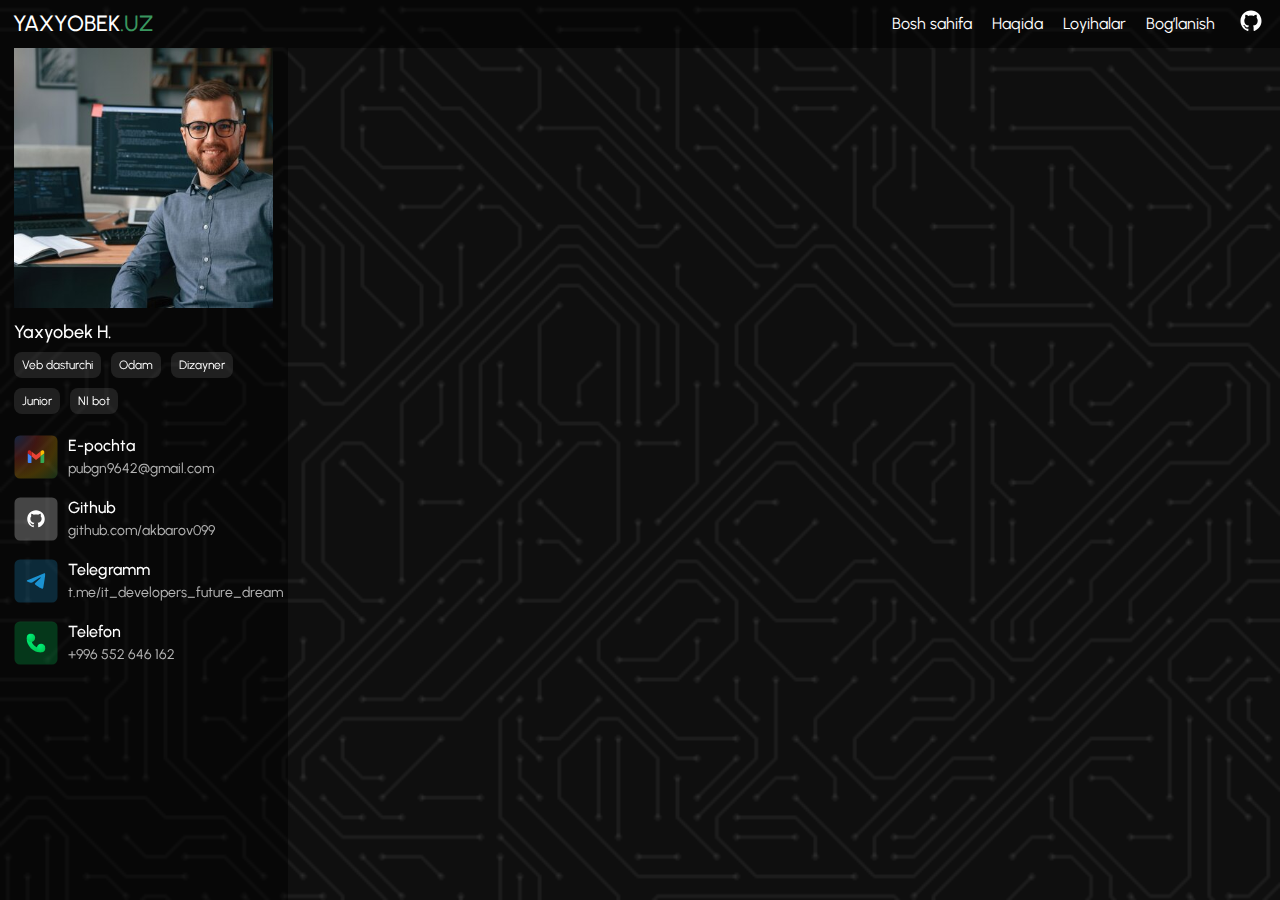
==== index.html @ 5105185a "header and site-bar" ====
<!DOCTYPE html>
<html lang="en">
  <head>
    <meta charset="UTF-8" />
    <meta name="viewport" content="width=device-width, initial-scale=1.0" />
    <title>PortfolioDream</title>
    <!-- link css -->
    <link rel="stylesheet" href="./assets/css/main.css" />
  </head>
  <body>
    <!-- header start -->
    <header>
      <div class="header__wrapper">
        <a href="#">
          <h1>YAXYOBEK<span>.UZ</span></h1></a
        >

        <nav>
          <ul>
            <a href="#"><li>Bosh sahifa</li></a>
            <a href="./pages/about.html"><li>Haqida</li></a>
            <a href="./pages/projects.html"><li>Loyihalar</li> </a>
            <a href="./pages/contact.html"><li>Bog’lanish</li></a>
            <a href="https://github.com/akbarov099/PortfolioDream">
              <li>
                <img
                  src="./assets/images/svg/github.svg"
                  alt="github icon"
                /></li
            ></a>
          </ul>
        </nav>
      </div>
    </header>
<!-- header end -->
 <!-- main start -->
    <main>
      <!-- info start -->
      <div class="info">
        <div class="info_left_right">
          <div class="info_left">
            <img src="./assets/images/png/info_left.png" alt="" />
            <h2 class="info_left_text">Yaxyobek H.</h2>
            <ul class="info_left_box_wrapper">
            <a href="./pages/about.html"><li class="info_left_box">Veb dasturchi</li></a>
            <a href="./pages/about.html">  <li class="info_left_box">Odam</li></a>
            <a href="./pages/about.html">  <li class="info_left_box">Dizayner</li></a>
            <a href="./pages/about.html">  <li class="info_left_box">Junior</li></a>
            <a href="./pages/about.html">  <li class="info_left_box">NI bot</li></a>
            </ul>
            <ul class="info_left_list">
              <a href="https://mail.google.com/mail/u/0/#inbox"
                ><li class="info_left_li">
                  <img src="./assets/images/svg/gmail.svg" alt="" />
                  <div class="info_left_text_wrapper">
                    <h2 class="info_left_li_text">E-pochta</h2>
                    <p class="info_left_li_suptitle">pubgn9642@gmail.com</p>
                  </div>
                </li>
              </a>
              <a href="https://github.com/akbarov099/PortfolioDream">
                <li class="info_left_li">
                  <img src="./assets/images/svg/gitcat.svg" alt="" />
                  <div class="info_left_text_wrapper">
                    <h2 class="info_left_li_text">Github</h2>
                    <p class="info_left_li_suptitle">github.com/akbarov099</p>
                  </div>
                </li>
              </a>
              <a href="t.me/it_developers_future_dream"
                ><li class="info_left_li">
                  <img src="./assets/images/svg/telega.svg" alt="" />
                  <div class="info_left_text_wrapper">
                    <h2 class="info_left_li_text">Telegramm</h2>
                    <p class="info_left_li_suptitle">
                      t.me/it_developers_future_dream
                    </p>
                  </div>
                </li>
              </a>
              <a href="https://web.whatsapp.com/">
                <li class="info_left_li">
                  <img src="./assets/images/svg/telefon.svg" alt="" />
                  <div class="info_left_text_wrapper">
                    <h2 class="info_left_li_text">Telefon</h2>
                    <p class="info_left_li_suptitle">+996 552 646 162</p>
                  </div>
                </li>
              </a>
            </ul>
          </div>
        </div>
      </div>
      <!-- info end -->
    </main>
    <!-- main end -->
  </body>
</html>
---- assets/css/main.css ----
@import url("https://fonts.googleapis.com/css2?family=Arima:wght@100..700&family=Open+Sans:ital,wght@0,300..800;1,300..800&family=Poppins:ital,wght@0,100;0,200;0,300;0,400;0,500;0,600;0,700;0,800;0,900;1,100;1,200;1,300;1,400;1,500;1,600;1,700;1,800;1,900&family=Urbanist:ital,wght@0,100..900;1,100..900&display=swap");
@import url("https://fonts.googleapis.com/css2?family=Arima:wght@100..700&family=Open+Sans:ital,wght@0,300..800;1,300..800&family=Poppins:ital,wght@0,100;0,200;0,300;0,400;0,500;0,600;0,700;0,800;0,900;1,100;1,200;1,300;1,400;1,500;1,600;1,700;1,800;1,900&family=Urbanist:ital,wght@0,100..900;1,100..900&display=swap");
* {
  margin: 0;
  padding: 0;
  box-sizing: border-box;
}

.container {
  max-width: 912px;
  width: 100%;
  margin: 0 auto;
}

h1,
h2,
h3,
h4,
h5,
h6 {
  margin: 0;
  padding: 0;
}

p {
  margin: 0;
  padding: 0;
}

button {
  cursor: pointer;
  border: none;
  margin: 0;
  padding: 0;
}

li {
  list-style: none;
  margin: 0;
  padding: 0;
}

a {
  cursor: pointer;
  text-decoration: none;
  margin: 0;
  padding: 0;
}

body {
  width: 100%;
  height: 100vh;
  background: url(../images/png/bodybg.png) no-repeat center;
  background-size: cover;
}

header {
  width: 100%;
  height: 48px;
  background: rgba(0, 0, 0, 0.493);
  display: flex;
  align-items: center;
}
header .header__wrapper {
  max-width: 98%;
  width: 100%;
  margin: 0 auto;
  display: flex;
  align-items: center;
  justify-content: space-between;
}
header .header__wrapper h1 {
  color: #fff;
  font-family: "Urbanist", serif;
  font-size: 22px;
  font-weight: 500;
  line-height: 28px;
  text-align: center;
  cursor: pointer;
}
header .header__wrapper h1 span {
  color: rgb(57, 150, 95);
}
header .header__wrapper ul {
  display: flex;
  align-items: center;
  gap: 20px;
}
header .header__wrapper ul li {
  color: #fff;
  font-family: "Urbanist", serif;
  font-size: 16px;
  font-weight: 400;
  line-height: 21.79px;
  text-align: center;
  cursor: pointer;
}

.info .info_left_right .info_left {
  width: 288px;
  height: 100vh;
  position: fixed;
  top: 48px;
  left: 0px;
  background: rgba(0, 0, 0, 0.493);
  padding-left: 14px;
}
.info .info_left_right .info_left .info_left_text {
  padding-top: 8px;
  color: #fff;
  font-family: "Urbanist", serif;
  font-size: 18px;
  font-weight: 500;
  line-height: 24px;
}
.info .info_left_right .info_left .info_left_box_wrapper {
  width: 259px;
  height: 62px;
  display: flex;
  flex-wrap: wrap;
  align-items: center;
  gap: 10px;
  padding-top: 8px;
}
.info .info_left_right .info_left .info_left_box_wrapper .info_left_box {
  background: rgba(29, 29, 29, 0.885);
  cursor: pointer;
  padding: 6px 8px 6px 8px;
  font-size: 12px;
  font-weight: 400;
  line-height: 14px;
  color: #fff;
  font-family: "Urbanist", serif;
  border-radius: 8px;
  background: rgba(255, 255, 255, 0.1);
}
.info .info_left_right .info_left_list {
  padding-top: 28px;
  display: flex;
  flex-direction: column;
  gap: 17px;
}
.info .info_left_right .info_left_list .info_left_li {
  display: flex;
  align-items: center;
  gap: 10px;
}
.info .info_left_right .info_left_list .info_left_li .info_left_text_wrapper .info_left_li_text {
  color: #fff;
  font-family: "Urbanist", serif;
  font-size: 16px;
  font-weight: 500;
  line-height: 24px;
}
.info .info_left_right .info_left_list .info_left_li .info_left_text_wrapper .info_left_li_suptitle {
  color: rgba(255, 255, 255, 0.7);
  font-family: "Urbanist", serif;
  font-size: 14px;
  font-weight: 400;
  line-height: 21px;
}/*# sourceMappingURL=main.css.map */
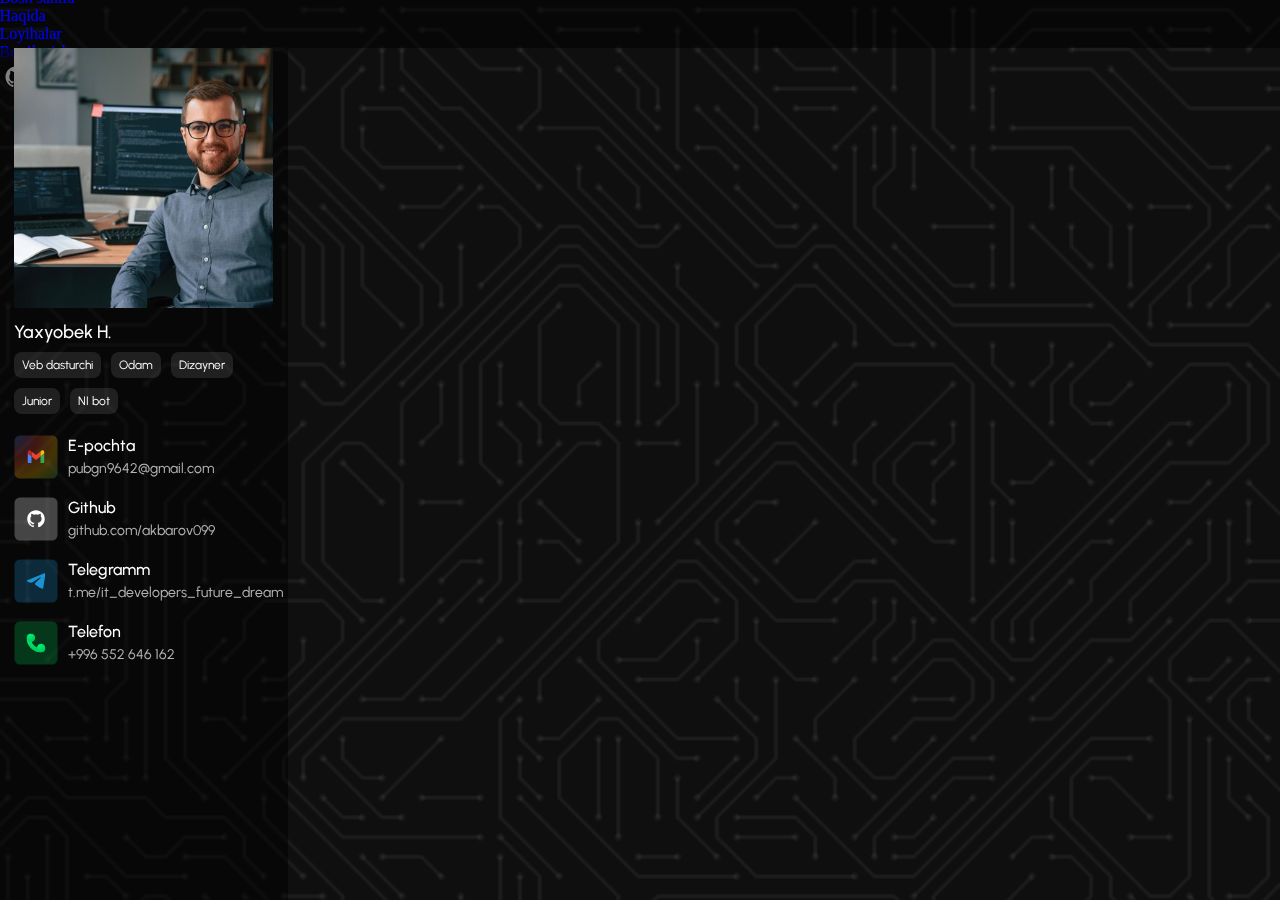
==== commit 21f7c9e3: "Header and Site-bar" ====
--- a/index.html
+++ b/index.html
@@ -8,9 +8,9 @@
     <link rel="stylesheet" href="./assets/css/main.css" />
   </head>
   <body>
-    <!-- header start -->
+    <!-- header hero start -->
     <header>
-      <div class="header__wrapper">
+      <div class="header_wrapper">
         <a href="#">
           <h1>YAXYOBEK<span>.UZ</span></h1></a
         >
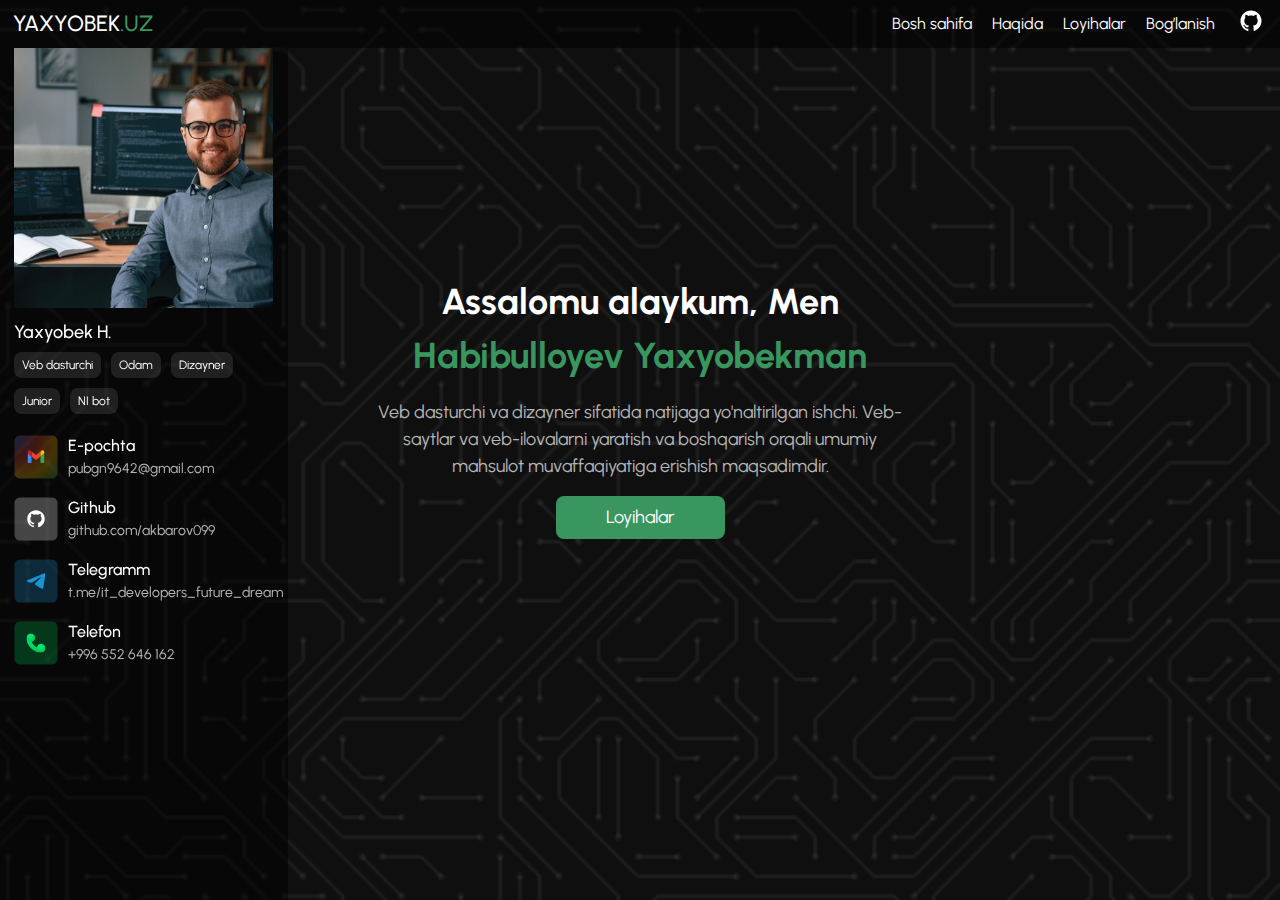
==== commit fc1faf65: "first commit" ====
--- a/index.html
+++ b/index.html
@@ -89,7 +89,26 @@
               </a>
             </ul>
           </div>
+        
+        <div class="info_right">
+          <div class="container">
+            <div class="info_right_wrapper">
+              <h2 class="info_right_title">
+                Assalomu alaykum, Men <span>Habibulloyev Yaxyobekman</span>
+              </h2>
+              <p class="info_right_suptitle">
+                Veb dasturchi va dizayner sifatida natijaga yo'naltirilgan
+                ishchi. Veb-saytlar va veb-ilovalarni yaratish va boshqarish
+                orqali umumiy mahsulot muvaffaqiyatiga erishish maqsadimdir.
+              </p>
+              <a href="./pages/projects.html"
+                ><button class="info_right_btn">Loyihalar</button></a
+              >
+            </div>
+          </div>
         </div>
+      </div>
+      </div>
       </div>
       <!-- info end -->
     </main>
--- a/assets/css/main.css
+++ b/assets/css/main.css
@@ -61,7 +61,7 @@
   display: flex;
   align-items: center;
 }
-header .header__wrapper {
+header .header_wrapper {
   max-width: 98%;
   width: 100%;
   margin: 0 auto;
@@ -69,7 +69,7 @@
   align-items: center;
   justify-content: space-between;
 }
-header .header__wrapper h1 {
+header .header_wrapper h1 {
   color: #fff;
   font-family: "Urbanist", serif;
   font-size: 22px;
@@ -78,15 +78,15 @@
   text-align: center;
   cursor: pointer;
 }
-header .header__wrapper h1 span {
+header .header_wrapper h1 span {
   color: rgb(57, 150, 95);
 }
-header .header__wrapper ul {
+header .header_wrapper ul {
   display: flex;
   align-items: center;
   gap: 20px;
 }
-header .header__wrapper ul li {
+header .header_wrapper ul li {
   color: #fff;
   font-family: "Urbanist", serif;
   font-size: 16px;
@@ -134,28 +134,77 @@
   border-radius: 8px;
   background: rgba(255, 255, 255, 0.1);
 }
-.info .info_left_right .info_left_list {
+.info .info_left_right .info_left .info_left_list {
   padding-top: 28px;
   display: flex;
   flex-direction: column;
   gap: 17px;
 }
-.info .info_left_right .info_left_list .info_left_li {
+.info .info_left_right .info_left .info_left_list .info_left_li {
   display: flex;
   align-items: center;
   gap: 10px;
 }
-.info .info_left_right .info_left_list .info_left_li .info_left_text_wrapper .info_left_li_text {
+.info .info_left_right .info_left .info_left_list .info_left_li .info_left_text_wrapper .info_left_li_text {
   color: #fff;
   font-family: "Urbanist", serif;
   font-size: 16px;
   font-weight: 500;
   line-height: 24px;
 }
-.info .info_left_right .info_left_list .info_left_li .info_left_text_wrapper .info_left_li_suptitle {
+.info .info_left_right .info_left .info_left_list .info_left_li .info_left_text_wrapper .info_left_li_suptitle {
   color: rgba(255, 255, 255, 0.7);
   font-family: "Urbanist", serif;
   font-size: 14px;
   font-weight: 400;
   line-height: 21px;
+}
+.info .info_left_right .info_right {
+  display: flex;
+  align-items: center;
+  justify-content: center;
+  margin: 0 auto;
+  padding-top: 227px;
+}
+.info .info_left_right .info_right .info_right_wrapper {
+  display: flex;
+  flex-direction: column;
+  justify-content: center;
+  align-items: center;
+  gap: 16px;
+}
+.info .info_left_right .info_right .info_right_wrapper .info_right_title {
+  color: #fff;
+  font-family: "Urbanist", serif;
+  font-size: 36px;
+  font-weight: 700;
+  line-height: 54px;
+  width: 600px;
+  text-align: center;
+}
+.info .info_left_right .info_right .info_right_wrapper .info_right_title span {
+  color: rgb(57, 150, 95);
+}
+.info .info_left_right .info_right .info_right_wrapper .info_right_suptitle {
+  color: rgba(255, 255, 255, 0.7);
+  font-family: "Urbanist", serif;
+  font-size: 18px;
+  font-weight: 400;
+  line-height: 27px;
+  width: 540px;
+  text-align: center;
+}
+.info .info_left_right .info_right .info_right_wrapper .info_right_btn {
+  font-size: 18px;
+  font-weight: 400;
+  line-height: 27px;
+  color: #fff;
+  font-family: "Urbanist", serif;
+  width: 169px;
+  height: 43px;
+  border-radius: 8px;
+  background: rgb(57, 150, 95);
+  display: flex;
+  justify-content: center;
+  align-items: center;
 }/*# sourceMappingURL=main.css.map */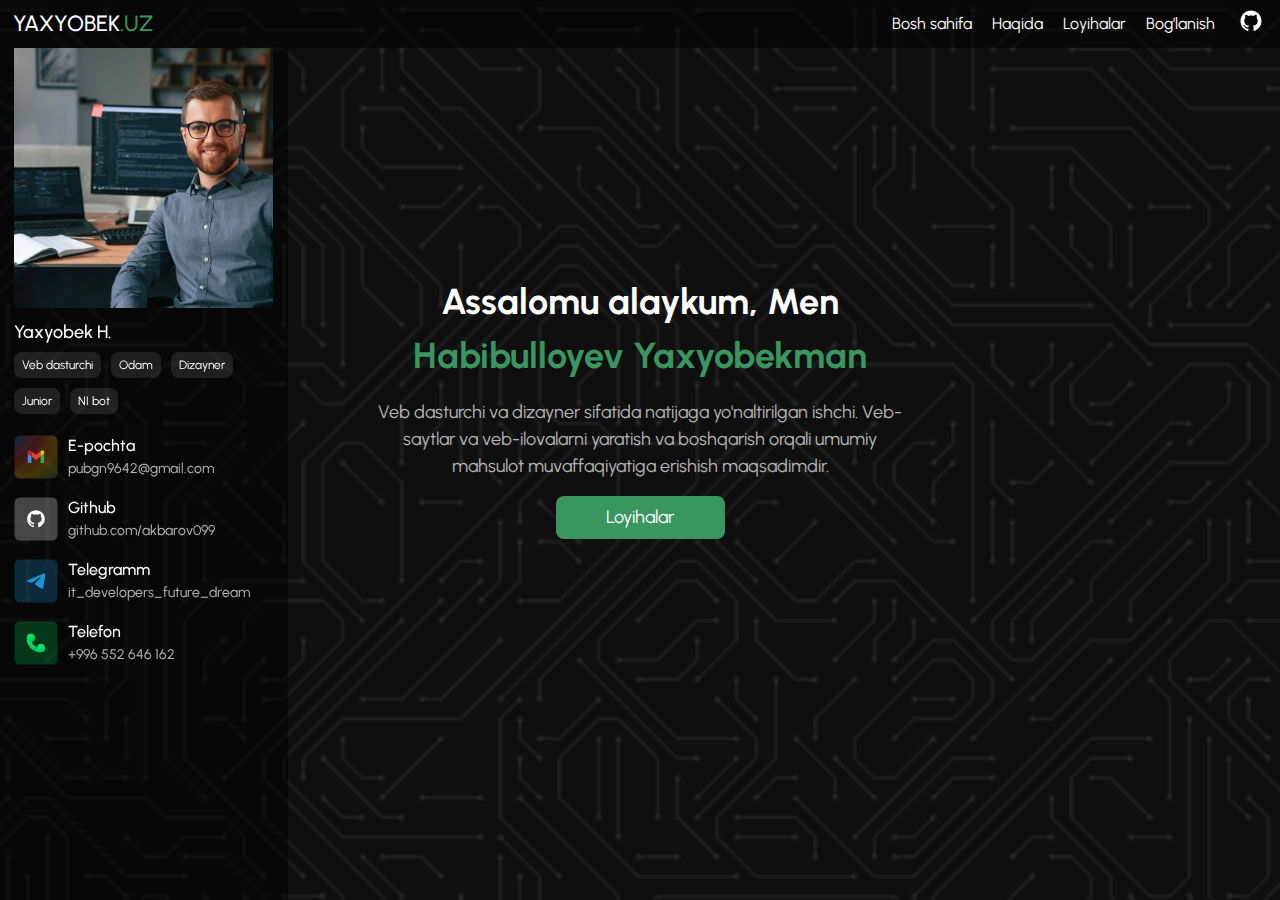
==== commit efddb579: "bug fixed" ====
--- a/index.html
+++ b/index.html
@@ -32,8 +32,8 @@
         </nav>
       </div>
     </header>
-<!-- header end -->
- <!-- main start -->
+    <!-- header end -->
+    <!-- main start -->
     <main>
       <!-- info start -->
       <div class="info">
@@ -42,11 +42,21 @@
             <img src="./assets/images/png/info_left.png" alt="" />
             <h2 class="info_left_text">Yaxyobek H.</h2>
             <ul class="info_left_box_wrapper">
-            <a href="./pages/about.html"><li class="info_left_box">Veb dasturchi</li></a>
-            <a href="./pages/about.html">  <li class="info_left_box">Odam</li></a>
-            <a href="./pages/about.html">  <li class="info_left_box">Dizayner</li></a>
-            <a href="./pages/about.html">  <li class="info_left_box">Junior</li></a>
-            <a href="./pages/about.html">  <li class="info_left_box">NI bot</li></a>
+              <a href="./pages/about.html"
+                ><li class="info_left_box">Veb dasturchi</li></a
+              >
+              <a href="./pages/about.html">
+                <li class="info_left_box">Odam</li></a
+              >
+              <a href="./pages/about.html">
+                <li class="info_left_box">Dizayner</li></a
+              >
+              <a href="./pages/about.html">
+                <li class="info_left_box">Junior</li></a
+              >
+              <a href="./pages/about.html">
+                <li class="info_left_box">NI bot</li></a
+              >
             </ul>
             <ul class="info_left_list">
               <a href="https://mail.google.com/mail/u/0/#inbox"
@@ -67,13 +77,13 @@
                   </div>
                 </li>
               </a>
-              <a href="t.me/it_developers_future_dream"
+              <a href="it_developers_future_dream"
                 ><li class="info_left_li">
                   <img src="./assets/images/svg/telega.svg" alt="" />
                   <div class="info_left_text_wrapper">
                     <h2 class="info_left_li_text">Telegramm</h2>
                     <p class="info_left_li_suptitle">
-                      t.me/it_developers_future_dream
+                      it_developers_future_dream
                     </p>
                   </div>
                 </li>
@@ -89,26 +99,25 @@
               </a>
             </ul>
           </div>
-        
-        <div class="info_right">
-          <div class="container">
-            <div class="info_right_wrapper">
-              <h2 class="info_right_title">
-                Assalomu alaykum, Men <span>Habibulloyev Yaxyobekman</span>
-              </h2>
-              <p class="info_right_suptitle">
-                Veb dasturchi va dizayner sifatida natijaga yo'naltirilgan
-                ishchi. Veb-saytlar va veb-ilovalarni yaratish va boshqarish
-                orqali umumiy mahsulot muvaffaqiyatiga erishish maqsadimdir.
-              </p>
-              <a href="./pages/projects.html"
-                ><button class="info_right_btn">Loyihalar</button></a
-              >
+
+          <div class="info_right">
+            <div class="container">
+              <div class="info_right_wrapper">
+                <h2 class="info_right_title">
+                  Assalomu alaykum, Men <span>Habibulloyev Yaxyobekman</span>
+                </h2>
+                <p class="info_right_suptitle">
+                  Veb dasturchi va dizayner sifatida natijaga yo'naltirilgan
+                  ishchi. Veb-saytlar va veb-ilovalarni yaratish va boshqarish
+                  orqali umumiy mahsulot muvaffaqiyatiga erishish maqsadimdir.
+                </p>
+                <a href="./pages/projects.html"
+                  ><button class="info_right_btn">Loyihalar</button></a
+                >
+              </div>
             </div>
           </div>
         </div>
-      </div>
-      </div>
       </div>
       <!-- info end -->
     </main>
--- a/assets/css/main.css
+++ b/assets/css/main.css
@@ -49,7 +49,7 @@
 
 body {
   width: 100%;
-  height: 100vh;
+  height: 100svh;
   background: url(../images/png/bodybg.png) no-repeat center;
   background-size: cover;
 }
@@ -104,6 +104,7 @@
   left: 0px;
   background: rgba(0, 0, 0, 0.493);
   padding-left: 14px;
+  overflow-y: scroll;
 }
 .info .info_left_right .info_left .info_left_text {
   padding-top: 8px;
@@ -159,12 +160,8 @@
   font-weight: 400;
   line-height: 21px;
 }
-.info .info_left_right .info_right {
-  display: flex;
-  align-items: center;
-  justify-content: center;
-  margin: 0 auto;
-  padding-top: 227px;
+.info .info_left_right .info_left::-webkit-scrollbar {
+  display: none;
 }
 .info .info_left_right .info_right .info_right_wrapper {
   display: flex;
@@ -172,6 +169,7 @@
   justify-content: center;
   align-items: center;
   gap: 16px;
+  padding: 227px 0px;
 }
 .info .info_left_right .info_right .info_right_wrapper .info_right_title {
   color: #fff;
@@ -207,4 +205,163 @@
   display: flex;
   justify-content: center;
   align-items: center;
+}
+
+.phone {
+  padding-left: 20px;
+  display: flex;
+  flex-direction: column;
+  justify-content: center;
+  align-items: center;
+}
+.phone .phone_title {
+  color: #fff;
+  font-family: "Urbanist", serif;
+  font-size: 32px;
+  font-weight: 700;
+  line-height: 48px;
+  padding-top: 32px;
+}
+.phone .phone_hr {
+  width: 112px;
+  height: 8px;
+  border-radius: 10px;
+  background: rgb(57, 150, 95);
+  border: none;
+  margin-top: 8px;
+  margin-bottom: 24px;
+}
+.phone .phone_box_wrapper {
+  display: flex;
+  gap: 20px;
+}
+.phone .phone_box_wrapper .phone_box {
+  width: 290.67px;
+  height: 190px;
+  box-sizing: border-box;
+  border: 1px solid rgba(255, 255, 255, 0.25);
+  border-radius: 12px;
+  background: rgba(0, 0, 0, 0.493);
+  display: flex;
+  flex-direction: column;
+  justify-content: center;
+  align-items: center;
+}
+.phone .phone_box_wrapper .phone_box h4 {
+  color: rgba(255, 255, 255, 0.7);
+  font-family: "Urbanist", serif;
+  font-size: 20px;
+  font-weight: 600;
+  line-height: 30px;
+}
+.phone .phone_box_wrapper .phone_box p {
+  color: rgba(255, 255, 255, 0.7);
+  font-family: "Urbanist", serif;
+  font-size: 16px;
+  font-weight: 400;
+  line-height: 24px;
+}
+.phone .phone_inp_box {
+  width: 912px;
+  height: 420px;
+  box-sizing: border-box;
+  border: 1px solid rgba(255, 255, 255, 0.25);
+  border-radius: 12px;
+  background: rgba(0, 0, 0, 0.493);
+  padding: 20px;
+}
+.phone .phone_inp_box .phone_inp_wrappers {
+  display: flex;
+  gap: 20px;
+}
+.phone .phone_inp_box .phone_inp_wrappers .phone_inp_title {
+  color: #fff;
+  font-family: "Urbanist", serif;
+  font-size: 16px;
+  font-weight: 400;
+  line-height: 24px;
+}
+.phone .phone_inp_box .phone_inp_wrappers .phone_inp {
+  width: 420px;
+  height: 44px;
+  outline: none;
+  box-sizing: border-box;
+  border: 1px solid rgba(255, 255, 255, 0.25);
+  border-radius: 8px;
+  background: rgba(0, 0, 0, 0.493);
+  color: #fff;
+  padding-left: 15px;
+  margin-top: 8px;
+}
+.phone .phone_inp_box .phone_inp_wrappers .phone_inp1 {
+  width: 295px;
+  height: 44px;
+  outline: none;
+  box-sizing: border-box;
+  border: 1px solid rgba(255, 255, 255, 0.25);
+  border-radius: 8px 0px 0px 8px;
+  background: rgba(0, 0, 0, 0.493);
+  color: #fff;
+  padding-left: 15px;
+  margin-top: 8px;
+}
+.phone .phone_inp_box .phone_inp_wrappers .phone_input_box {
+  width: 137px;
+  height: 44px;
+  background: rgba(0, 0, 0, 0.493);
+  box-sizing: border-box;
+  border-bottom: 1px solid rgba(255, 255, 255, 0.25);
+  border-right: 1px solid rgba(255, 255, 255, 0.25);
+  border-top: 1px solid rgba(255, 255, 255, 0.25);
+  border-radius: 0px 6px 6px 0px;
+  display: flex;
+  justify-content: center;
+  align-items: center;
+  gap: 10px;
+  margin-top: 8px;
+  cursor: pointer;
+}
+.phone .phone_inp_box .phone_inp_wrappers .phone_input_box .phone_input_title {
+  color: #fff;
+  font-family: "Urbanist", serif;
+  font-size: 16px;
+  font-weight: 400;
+  line-height: 24px;
+}
+.phone .phone_inp_box_wrappers1 {
+  display: flex;
+}
+.phone .phone_inp_title {
+  color: #fff;
+  font-family: "Urbanist", serif;
+  font-size: 16px;
+  font-weight: 400;
+  line-height: 24px;
+  margin-top: 20px;
+}
+.phone .phone_title_inpute_math_teremok_vosmy_shestoy_i_igrovoy {
+  width: 872px;
+  height: 192px;
+  outline: none;
+  box-sizing: border-box;
+  border: 1px solid rgba(255, 255, 255, 0.25);
+  border-radius: 8px;
+  background: rgba(0, 0, 0, 0.493);
+  padding-bottom: 130px;
+  padding-left: 15px;
+  color: #fff;
+}
+.phone .phone_btn {
+  border-radius: 8px;
+  width: 158px;
+  height: 40px;
+  background: rgb(57, 150, 95);
+  color: #fff;
+  font-family: Poppins;
+  font-size: 16px;
+  font-weight: 400;
+  line-height: 24px;
+  border: none;
+  margin-top: 20px;
+  margin-bottom: 20px;
 }/*# sourceMappingURL=main.css.map */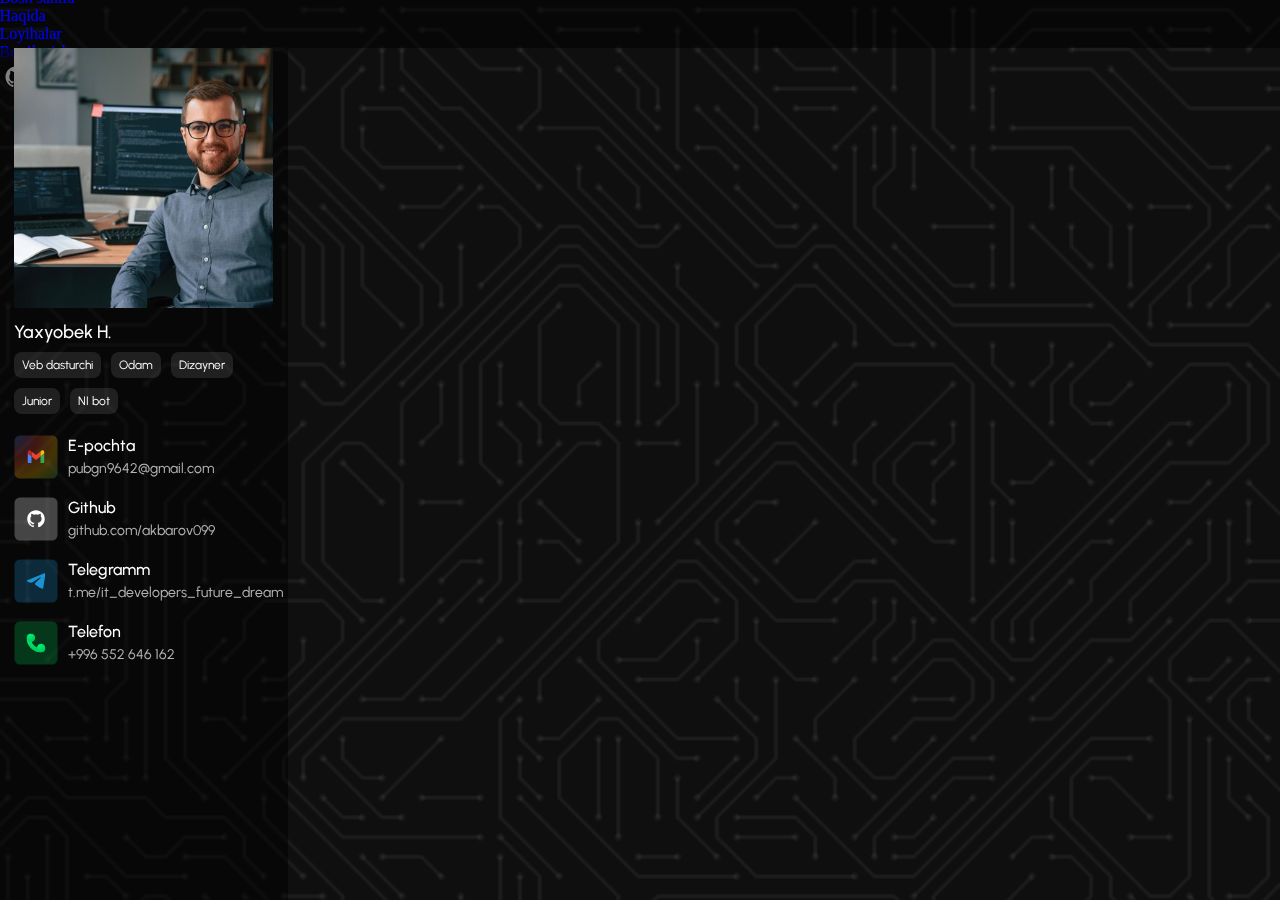
==== commit a87bb0dd: "project" ====
--- a/index.html
+++ b/index.html
@@ -1,126 +1,119 @@
 <!DOCTYPE html>
 <html lang="en">
-  <head>
-    <meta charset="UTF-8" />
-    <meta name="viewport" content="width=device-width, initial-scale=1.0" />
-    <title>PortfolioDream</title>
-    <!-- link css -->
-    <link rel="stylesheet" href="./assets/css/main.css" />
-  </head>
-  <body>
-    <!-- header hero start -->
-    <header>
-      <div class="header_wrapper">
-        <a href="#">
-          <h1>YAXYOBEK<span>.UZ</span></h1></a
-        >
 
-        <nav>
-          <ul>
-            <a href="#"><li>Bosh sahifa</li></a>
-            <a href="./pages/about.html"><li>Haqida</li></a>
-            <a href="./pages/projects.html"><li>Loyihalar</li> </a>
-            <a href="./pages/contact.html"><li>Bog’lanish</li></a>
+<head>
+  <meta charset="UTF-8" />
+  <meta name="viewport" content="width=device-width, initial-scale=1.0" />
+  <title>PortfolioDream</title>
+  <!-- link css -->
+  <link rel="stylesheet" href="./assets/css/main.css" />
+</head>
+
+<body>
+  <!-- header hero start -->
+  <header>
+    <div class="header__wrapper">
+      <a href="#">
+        <h1>YAXYOBEK<span>.UZ</span></h1>
+      </a>
+
+      <nav>
+        <ul>
+          <a href="#">
+            <li>Bosh sahifa</li>
+          </a>
+          <a href="./pages/about.html">
+            <li>Haqida</li>
+          </a>
+          <a href="./pages/projects.html">
+            <li>Loyihalar</li>
+          </a>
+          <a href="./pages/contact.html">
+            <li>Bog’lanish</li>
+          </a>
+          <a href="https://github.com/akbarov099/PortfolioDream">
+            <li>
+              <img src="./assets/images/svg/github.svg" alt="github icon" />
+            </li>
+          </a>
+        </ul>
+      </nav>
+    </div>
+  </header>
+  <!-- header end -->
+  <!-- main start -->
+  <main>
+    <!-- info start -->
+    <div class="info">
+      <div class="info_left_right">
+        <div class="info_left">
+          <img src="./assets/images/png/info_left.png" alt="" />
+          <h2 class="info_left_text">Yaxyobek H.</h2>
+          <ul class="info_left_box_wrapper">
+            <a href="./pages/about.html">
+              <li class="info_left_box">Veb dasturchi</li>
+            </a>
+            <a href="./pages/about.html">
+              <li class="info_left_box">Odam</li>
+            </a>
+            <a href="./pages/about.html">
+              <li class="info_left_box">Dizayner</li>
+            </a>
+            <a href="./pages/about.html">
+              <li class="info_left_box">Junior</li>
+            </a>
+            <a href="./pages/about.html">
+              <li class="info_left_box">NI bot</li>
+            </a>
+          </ul>
+          <ul class="info_left_list">
+            <a href="https://mail.google.com/mail/u/0/#inbox">
+              <li class="info_left_li">
+                <img src="./assets/images/svg/gmail.svg" alt="" />
+                <div class="info_left_text_wrapper">
+                  <h2 class="info_left_li_text">E-pochta</h2>
+                  <p class="info_left_li_suptitle">pubgn9642@gmail.com</p>
+                </div>
+              </li>
+            </a>
             <a href="https://github.com/akbarov099/PortfolioDream">
-              <li>
-                <img
-                  src="./assets/images/svg/github.svg"
-                  alt="github icon"
-                /></li
-            ></a>
+              <li class="info_left_li">
+                <img src="./assets/images/svg/gitcat.svg" alt="" />
+                <div class="info_left_text_wrapper">
+                  <h2 class="info_left_li_text">Github</h2>
+                  <p class="info_left_li_suptitle">github.com/akbarov099</p>
+                </div>
+              </li>
+            </a>
+            <a href="t.me/it_developers_future_dream">
+              <li class="info_left_li">
+                <img src="./assets/images/svg/telega.svg" alt="" />
+                <div class="info_left_text_wrapper">
+                  <h2 class="info_left_li_text">Telegramm</h2>
+                  <p class="info_left_li_suptitle">
+                    t.me/it_developers_future_dream
+                  </p>
+                </div>
+              </li>
+            </a>
+            <a href="https://web.whatsapp.com/">
+              <li class="info_left_li">
+                <img src="./assets/images/svg/telefon.svg" alt="" />
+                <div class="info_left_text_wrapper">
+                  <h2 class="info_left_li_text">Telefon</h2>
+                  <p class="info_left_li_suptitle">+996 552 646 162</p>
+                </div>
+              </li>
+            </a>
           </ul>
-        </nav>
-      </div>
-    </header>
-    <!-- header end -->
-    <!-- main start -->
-    <main>
-      <!-- info start -->
-      <div class="info">
-        <div class="info_left_right">
-          <div class="info_left">
-            <img src="./assets/images/png/info_left.png" alt="" />
-            <h2 class="info_left_text">Yaxyobek H.</h2>
-            <ul class="info_left_box_wrapper">
-              <a href="./pages/about.html"
-                ><li class="info_left_box">Veb dasturchi</li></a
-              >
-              <a href="./pages/about.html">
-                <li class="info_left_box">Odam</li></a
-              >
-              <a href="./pages/about.html">
-                <li class="info_left_box">Dizayner</li></a
-              >
-              <a href="./pages/about.html">
-                <li class="info_left_box">Junior</li></a
-              >
-              <a href="./pages/about.html">
-                <li class="info_left_box">NI bot</li></a
-              >
-            </ul>
-            <ul class="info_left_list">
-              <a href="https://mail.google.com/mail/u/0/#inbox"
-                ><li class="info_left_li">
-                  <img src="./assets/images/svg/gmail.svg" alt="" />
-                  <div class="info_left_text_wrapper">
-                    <h2 class="info_left_li_text">E-pochta</h2>
-                    <p class="info_left_li_suptitle">pubgn9642@gmail.com</p>
-                  </div>
-                </li>
-              </a>
-              <a href="https://github.com/akbarov099/PortfolioDream">
-                <li class="info_left_li">
-                  <img src="./assets/images/svg/gitcat.svg" alt="" />
-                  <div class="info_left_text_wrapper">
-                    <h2 class="info_left_li_text">Github</h2>
-                    <p class="info_left_li_suptitle">github.com/akbarov099</p>
-                  </div>
-                </li>
-              </a>
-              <a href="it_developers_future_dream"
-                ><li class="info_left_li">
-                  <img src="./assets/images/svg/telega.svg" alt="" />
-                  <div class="info_left_text_wrapper">
-                    <h2 class="info_left_li_text">Telegramm</h2>
-                    <p class="info_left_li_suptitle">
-                      it_developers_future_dream
-                    </p>
-                  </div>
-                </li>
-              </a>
-              <a href="https://web.whatsapp.com/">
-                <li class="info_left_li">
-                  <img src="./assets/images/svg/telefon.svg" alt="" />
-                  <div class="info_left_text_wrapper">
-                    <h2 class="info_left_li_text">Telefon</h2>
-                    <p class="info_left_li_suptitle">+996 552 646 162</p>
-                  </div>
-                </li>
-              </a>
-            </ul>
-          </div>
-
-          <div class="info_right">
-            <div class="container">
-              <div class="info_right_wrapper">
-                <h2 class="info_right_title">
-                  Assalomu alaykum, Men <span>Habibulloyev Yaxyobekman</span>
-                </h2>
-                <p class="info_right_suptitle">
-                  Veb dasturchi va dizayner sifatida natijaga yo'naltirilgan
-                  ishchi. Veb-saytlar va veb-ilovalarni yaratish va boshqarish
-                  orqali umumiy mahsulot muvaffaqiyatiga erishish maqsadimdir.
-                </p>
-                <a href="./pages/projects.html"
-                  ><button class="info_right_btn">Loyihalar</button></a
-                >
-              </div>
-            </div>
-          </div>
         </div>
       </div>
-      <!-- info end -->
-    </main>
-    <!-- main end -->
-  </body>
-</html>
+    </div>
+    <!-- info end -->
+
+
+  </main>
+  <!-- main end -->
+</body>
+
+</html>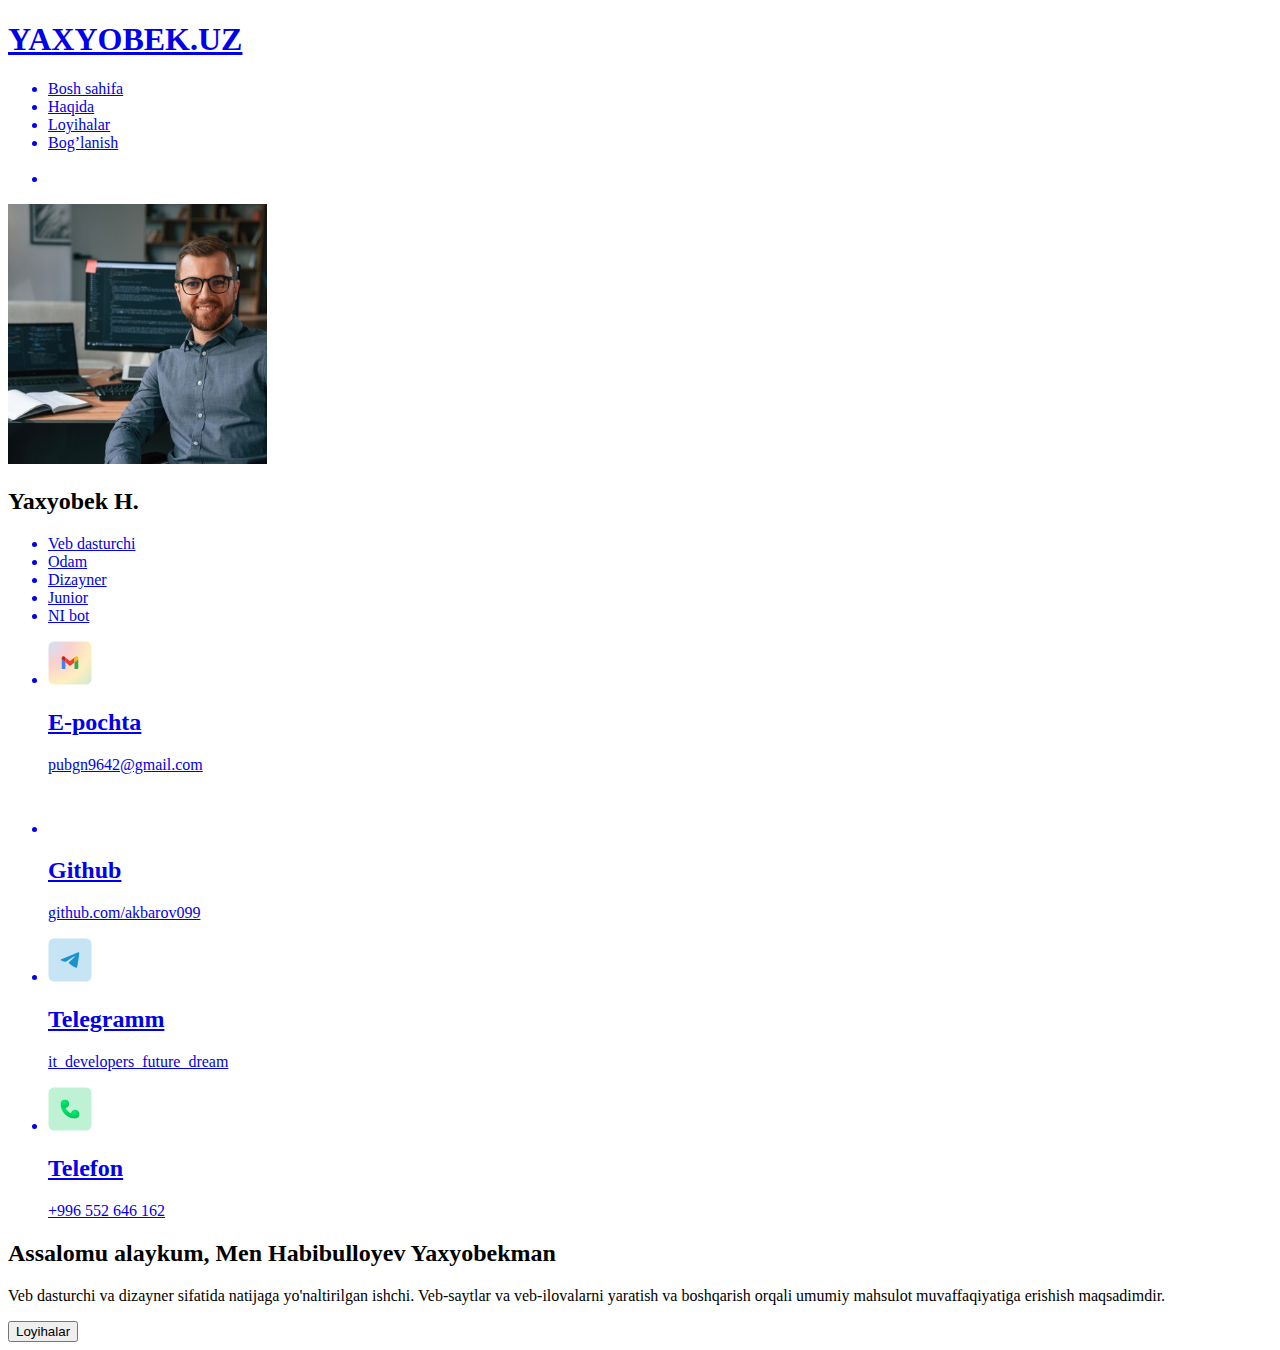
==== commit a21265eb: "Merge branch 'main' into project" ====
--- a/index.html
+++ b/index.html
@@ -1,119 +1,126 @@
 <!DOCTYPE html>
 <html lang="en">
+  <head>
+    <meta charset="UTF-8" />
+    <meta name="viewport" content="width=device-width, initial-scale=1.0" />
+    <title>PortfolioDream</title>
+    <!-- link css -->
+    <link rel="stylesheet" href="./assets/css/main.css" />
+  </head>
+  <body>
+    <!-- header hero start -->
+    <header>
+      <div class="header_wrapper">
+        <a href="#">
+          <h1>YAXYOBEK<span>.UZ</span></h1></a
+        >
 
-<head>
-  <meta charset="UTF-8" />
-  <meta name="viewport" content="width=device-width, initial-scale=1.0" />
-  <title>PortfolioDream</title>
-  <!-- link css -->
-  <link rel="stylesheet" href="./assets/css/main.css" />
-</head>
+        <nav>
+          <ul>
+            <a href="#"><li>Bosh sahifa</li></a>
+            <a href="./pages/about.html"><li>Haqida</li></a>
+            <a href="./pages/projects.html"><li>Loyihalar</li> </a>
+            <a href="./pages/contact.html"><li>Bog’lanish</li></a>
+            <a href="https://github.com/akbarov099/PortfolioDream">
+              <li>
+                <img
+                  src="./assets/images/svg/github.svg"
+                  alt="github icon"
+                /></li
+            ></a>
+          </ul>
+        </nav>
+      </div>
+    </header>
+    <!-- header end -->
+    <!-- main start -->
+    <main>
+      <!-- info start -->
+      <div class="info">
+        <div class="info_left_right">
+          <div class="info_left">
+            <img src="./assets/images/png/info_left.png" alt="" />
+            <h2 class="info_left_text">Yaxyobek H.</h2>
+            <ul class="info_left_box_wrapper">
+              <a href="./pages/about.html"
+                ><li class="info_left_box">Veb dasturchi</li></a
+              >
+              <a href="./pages/about.html">
+                <li class="info_left_box">Odam</li></a
+              >
+              <a href="./pages/about.html">
+                <li class="info_left_box">Dizayner</li></a
+              >
+              <a href="./pages/about.html">
+                <li class="info_left_box">Junior</li></a
+              >
+              <a href="./pages/about.html">
+                <li class="info_left_box">NI bot</li></a
+              >
+            </ul>
+            <ul class="info_left_list">
+              <a href="https://mail.google.com/mail/u/0/#inbox"
+                ><li class="info_left_li">
+                  <img src="./assets/images/svg/gmail.svg" alt="" />
+                  <div class="info_left_text_wrapper">
+                    <h2 class="info_left_li_text">E-pochta</h2>
+                    <p class="info_left_li_suptitle">pubgn9642@gmail.com</p>
+                  </div>
+                </li>
+              </a>
+              <a href="https://github.com/akbarov099/PortfolioDream">
+                <li class="info_left_li">
+                  <img src="./assets/images/svg/gitcat.svg" alt="" />
+                  <div class="info_left_text_wrapper">
+                    <h2 class="info_left_li_text">Github</h2>
+                    <p class="info_left_li_suptitle">github.com/akbarov099</p>
+                  </div>
+                </li>
+              </a>
+              <a href="it_developers_future_dream"
+                ><li class="info_left_li">
+                  <img src="./assets/images/svg/telega.svg" alt="" />
+                  <div class="info_left_text_wrapper">
+                    <h2 class="info_left_li_text">Telegramm</h2>
+                    <p class="info_left_li_suptitle">
+                      it_developers_future_dream
+                    </p>
+                  </div>
+                </li>
+              </a>
+              <a href="https://web.whatsapp.com/">
+                <li class="info_left_li">
+                  <img src="./assets/images/svg/telefon.svg" alt="" />
+                  <div class="info_left_text_wrapper">
+                    <h2 class="info_left_li_text">Telefon</h2>
+                    <p class="info_left_li_suptitle">+996 552 646 162</p>
+                  </div>
+                </li>
+              </a>
+            </ul>
+          </div>
 
-<body>
-  <!-- header hero start -->
-  <header>
-    <div class="header__wrapper">
-      <a href="#">
-        <h1>YAXYOBEK<span>.UZ</span></h1>
-      </a>
-
-      <nav>
-        <ul>
-          <a href="#">
-            <li>Bosh sahifa</li>
-          </a>
-          <a href="./pages/about.html">
-            <li>Haqida</li>
-          </a>
-          <a href="./pages/projects.html">
-            <li>Loyihalar</li>
-          </a>
-          <a href="./pages/contact.html">
-            <li>Bog’lanish</li>
-          </a>
-          <a href="https://github.com/akbarov099/PortfolioDream">
-            <li>
-              <img src="./assets/images/svg/github.svg" alt="github icon" />
-            </li>
-          </a>
-        </ul>
-      </nav>
-    </div>
-  </header>
-  <!-- header end -->
-  <!-- main start -->
-  <main>
-    <!-- info start -->
-    <div class="info">
-      <div class="info_left_right">
-        <div class="info_left">
-          <img src="./assets/images/png/info_left.png" alt="" />
-          <h2 class="info_left_text">Yaxyobek H.</h2>
-          <ul class="info_left_box_wrapper">
-            <a href="./pages/about.html">
-              <li class="info_left_box">Veb dasturchi</li>
-            </a>
-            <a href="./pages/about.html">
-              <li class="info_left_box">Odam</li>
-            </a>
-            <a href="./pages/about.html">
-              <li class="info_left_box">Dizayner</li>
-            </a>
-            <a href="./pages/about.html">
-              <li class="info_left_box">Junior</li>
-            </a>
-            <a href="./pages/about.html">
-              <li class="info_left_box">NI bot</li>
-            </a>
-          </ul>
-          <ul class="info_left_list">
-            <a href="https://mail.google.com/mail/u/0/#inbox">
-              <li class="info_left_li">
-                <img src="./assets/images/svg/gmail.svg" alt="" />
-                <div class="info_left_text_wrapper">
-                  <h2 class="info_left_li_text">E-pochta</h2>
-                  <p class="info_left_li_suptitle">pubgn9642@gmail.com</p>
-                </div>
-              </li>
-            </a>
-            <a href="https://github.com/akbarov099/PortfolioDream">
-              <li class="info_left_li">
-                <img src="./assets/images/svg/gitcat.svg" alt="" />
-                <div class="info_left_text_wrapper">
-                  <h2 class="info_left_li_text">Github</h2>
-                  <p class="info_left_li_suptitle">github.com/akbarov099</p>
-                </div>
-              </li>
-            </a>
-            <a href="t.me/it_developers_future_dream">
-              <li class="info_left_li">
-                <img src="./assets/images/svg/telega.svg" alt="" />
-                <div class="info_left_text_wrapper">
-                  <h2 class="info_left_li_text">Telegramm</h2>
-                  <p class="info_left_li_suptitle">
-                    t.me/it_developers_future_dream
-                  </p>
-                </div>
-              </li>
-            </a>
-            <a href="https://web.whatsapp.com/">
-              <li class="info_left_li">
-                <img src="./assets/images/svg/telefon.svg" alt="" />
-                <div class="info_left_text_wrapper">
-                  <h2 class="info_left_li_text">Telefon</h2>
-                  <p class="info_left_li_suptitle">+996 552 646 162</p>
-                </div>
-              </li>
-            </a>
-          </ul>
+          <div class="info_right">
+            <div class="container">
+              <div class="info_right_wrapper">
+                <h2 class="info_right_title">
+                  Assalomu alaykum, Men <span>Habibulloyev Yaxyobekman</span>
+                </h2>
+                <p class="info_right_suptitle">
+                  Veb dasturchi va dizayner sifatida natijaga yo'naltirilgan
+                  ishchi. Veb-saytlar va veb-ilovalarni yaratish va boshqarish
+                  orqali umumiy mahsulot muvaffaqiyatiga erishish maqsadimdir.
+                </p>
+                <a href="./pages/projects.html"
+                  ><button class="info_right_btn">Loyihalar</button></a
+                >
+              </div>
+            </div>
+          </div>
         </div>
       </div>
-    </div>
-    <!-- info end -->
-
-
-  </main>
-  <!-- main end -->
-</body>
-
+      <!-- info end -->
+    </main>
+    <!-- main end -->
+  </body>
 </html>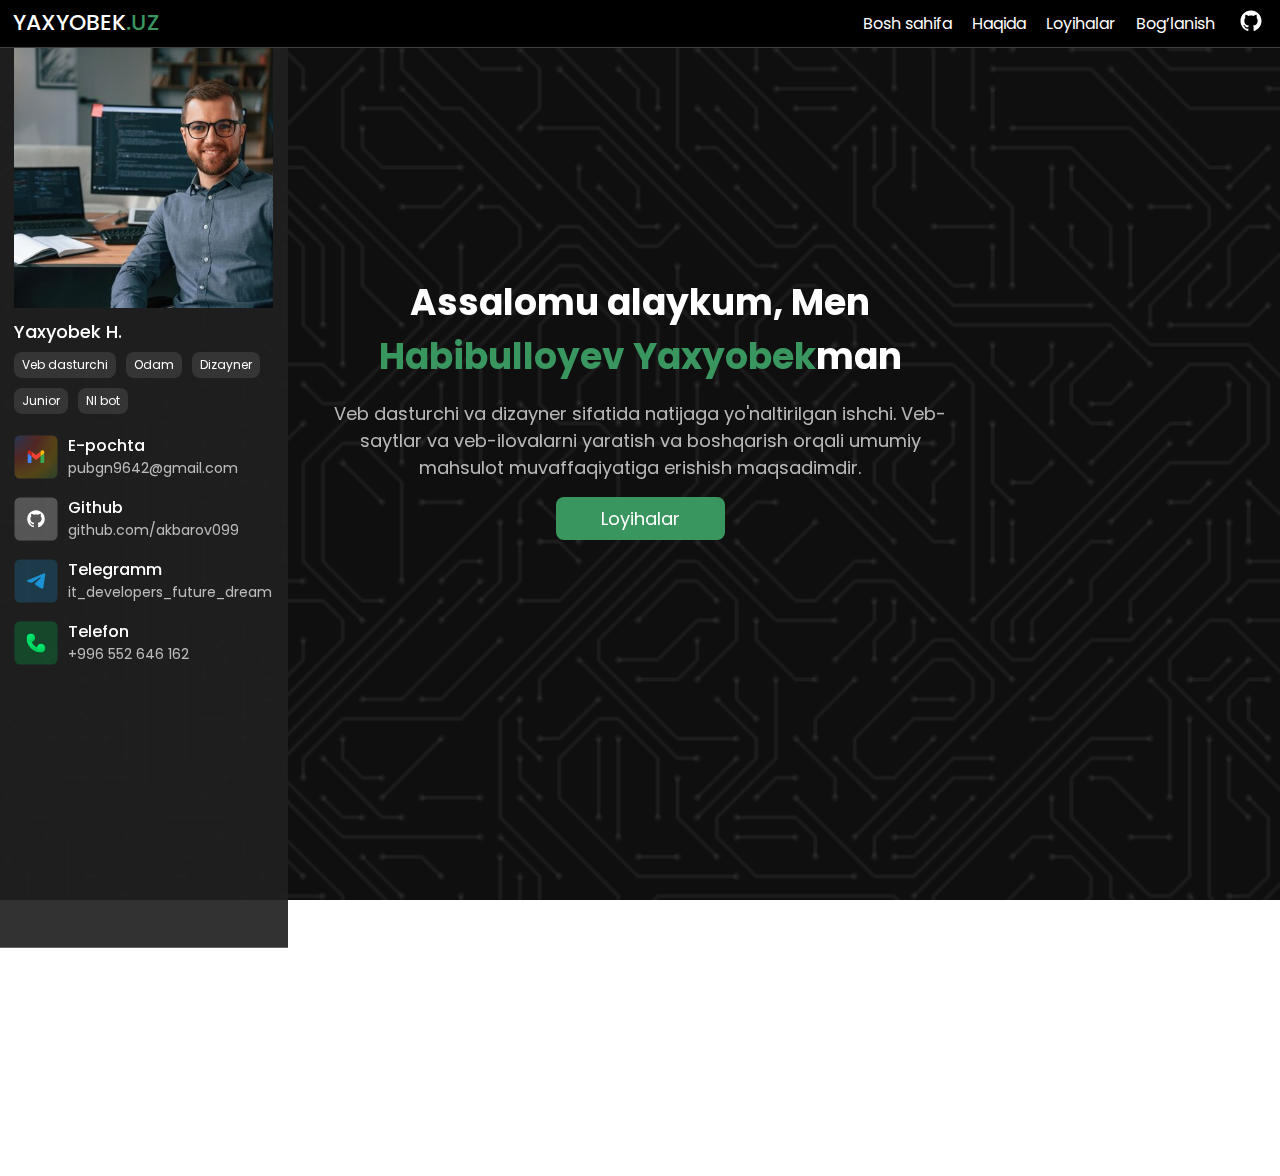
==== commit fefba285: "Error end" ====
--- a/index.html
+++ b/index.html
@@ -104,7 +104,7 @@
             <div class="container">
               <div class="info_right_wrapper">
                 <h2 class="info_right_title">
-                  Assalomu alaykum, Men <span>Habibulloyev Yaxyobekman</span>
+                  Assalomu alaykum, Men <span>Habibulloyev Yaxyobek</span>man
                 </h2>
                 <p class="info_right_suptitle">
                   Veb dasturchi va dizayner sifatida natijaga yo'naltirilgan
--- a/assets/css/main.css
+++ b/assets/css/main.css
@@ -0,0 +1,988 @@
+@import url("https://fonts.googleapis.com/css2?family=Arima:wght@100..700&family=Open+Sans:ital,wght@0,300..800;1,300..800&family=Poppins:ital,wght@0,100;0,200;0,300;0,400;0,500;0,600;0,700;0,800;0,900;1,100;1,200;1,300;1,400;1,500;1,600;1,700;1,800;1,900&family=Urbanist:ital,wght@0,100..900;1,100..900&display=swap");
+@import url("https://fonts.googleapis.com/css2?family=Arima:wght@100..700&family=Open+Sans:ital,wght@0,300..800;1,300..800&family=Poppins:ital,wght@0,100;0,200;0,300;0,400;0,500;0,600;0,700;0,800;0,900;1,100;1,200;1,300;1,400;1,500;1,600;1,700;1,800;1,900&family=Urbanist:ital,wght@0,100..900;1,100..900&display=swap");
+* {
+  margin: 0;
+  padding: 0;
+  box-sizing: border-box;
+}
+
+.container {
+  max-width: 850px;
+  width: 100%;
+  margin: 0 auto;
+}
+
+h1,
+h2,
+h3,
+h4,
+h5,
+h6 {
+  margin: 0;
+  padding: 0;
+}
+
+p {
+  margin: 0;
+  padding: 0;
+}
+
+button {
+  cursor: pointer;
+  border: none;
+  margin: 0;
+  padding: 0;
+}
+
+li {
+  list-style: none;
+  margin: 0;
+  padding: 0;
+}
+
+a {
+  cursor: pointer;
+  text-decoration: none;
+  margin: 0;
+  padding: 0;
+}
+
+body {
+  width: 100%;
+  height: 100vh;
+  background: url(../images/png/bodybg.png) no-repeat center;
+  background-size: cover;
+  background-attachment: fixed;
+  margin: 0;
+  overflow-x: hidden;
+}
+
+header {
+  width: 100%;
+  height: 48px;
+  position: fixed;
+  background: #000;
+  border-bottom: 1px solid rgba(255, 255, 255, 0.25);
+  display: flex;
+  align-items: center;
+  top: 0px;
+  left: 0px;
+  z-index: 1000;
+}
+header .header_wrapper {
+  max-width: 98%;
+  width: 100%;
+  margin: 0 auto;
+  display: flex;
+  align-items: center;
+  justify-content: space-between;
+}
+header .header_wrapper .header_left {
+  display: flex;
+  align-items: center;
+  gap: 10px;
+}
+header .header_wrapper .menu {
+  margin-top: 8px;
+  width: 32px;
+  height: 32px;
+  display: flex;
+  flex-direction: column;
+  align-items: center;
+  gap: 5px;
+  cursor: pointer;
+}
+header .header_wrapper .menu .span {
+  width: 16px;
+  height: 0;
+  border: 1.5px solid rgb(255, 255, 255);
+}
+header .header_wrapper h1 {
+  color: #fff;
+  font-family: "Poppins", serif;
+  font-size: 22px;
+  font-weight: 500;
+  line-height: 28px;
+  text-align: center;
+  cursor: pointer;
+}
+header .header_wrapper h1 span {
+  color: rgb(57, 150, 95);
+}
+header .header_wrapper ul {
+  display: flex;
+  align-items: center;
+  gap: 20px;
+}
+header .header_wrapper ul li {
+  color: #fff;
+  font-family: "Poppins", serif;
+  font-size: 16px;
+  font-weight: 400;
+  line-height: 21.79px;
+  text-align: center;
+  cursor: pointer;
+}
+
+.info .info_left_right .info_left {
+  width: 288px;
+  height: 100%;
+  position: fixed;
+  border-bottom: 1px solid rgba(255, 255, 255, 0.25);
+  top: 48px;
+  left: 0px;
+  background: rgba(32, 32, 32, 0.918);
+  padding-left: 14px;
+  overflow-y: scroll;
+}
+.info .info_left_right .info_left .info_left_text {
+  padding-top: 8px;
+  color: #fff;
+  font-family: "Poppins", serif;
+  font-size: 18px;
+  font-weight: 500;
+  line-height: 24px;
+}
+.info .info_left_right .info_left .info_left_box_wrapper {
+  width: 259px;
+  height: 62px;
+  display: flex;
+  flex-wrap: wrap;
+  align-items: center;
+  gap: 10px;
+  padding-top: 8px;
+}
+.info .info_left_right .info_left .info_left_box_wrapper .info_left_box {
+  background: rgb(34, 33, 33);
+  cursor: pointer;
+  padding: 6px 8px 6px 8px;
+  font-size: 12px;
+  font-weight: 400;
+  line-height: 14px;
+  color: #fff;
+  font-family: "Poppins", serif;
+  border-radius: 8px;
+  background: rgba(255, 255, 255, 0.1);
+}
+.info .info_left_right .info_left .info_left_list {
+  padding-top: 28px;
+  display: flex;
+  flex-direction: column;
+  gap: 17px;
+}
+.info .info_left_right .info_left .info_left_list .info_left_li {
+  display: flex;
+  align-items: center;
+  gap: 10px;
+}
+.info .info_left_right .info_left .info_left_list .info_left_li .info_left_text_wrapper .info_left_li_text {
+  color: #fff;
+  font-family: "Poppins", serif;
+  font-size: 16px;
+  font-weight: 500;
+  line-height: 24px;
+}
+.info .info_left_right .info_left .info_left_list .info_left_li .info_left_text_wrapper .info_left_li_suptitle {
+  color: rgba(255, 255, 255, 0.7);
+  font-family: "Poppins", serif;
+  font-size: 14px;
+  font-weight: 400;
+  line-height: 21px;
+}
+.info .info_left_right .info_right {
+  position: relative;
+}
+.info .info_left_right .info_right .info_right_wrapper {
+  display: flex;
+  align-items: center;
+  justify-content: center;
+  flex-direction: column;
+  margin-top: 276px;
+  gap: 16px;
+}
+.info .info_left_right .info_right .info_right_wrapper .info_right_title {
+  color: #fff;
+  font-family: "Poppins", serif;
+  font-size: 36px;
+  font-weight: 700;
+  line-height: 54px;
+  width: 633px;
+  text-align: center;
+}
+.info .info_left_right .info_right .info_right_wrapper .info_right_title span {
+  color: rgb(57, 150, 95);
+}
+.info .info_left_right .info_right .info_right_wrapper .info_right_suptitle {
+  color: rgba(255, 255, 255, 0.7);
+  font-family: "Poppins", serif;
+  font-size: 18px;
+  font-weight: 400;
+  line-height: 27px;
+  width: 633px;
+  text-align: center;
+}
+.info .info_left_right .info_right .info_right_wrapper .info_right_btn {
+  font-size: 18px;
+  font-weight: 400;
+  line-height: 27px;
+  color: #fff;
+  font-family: "Poppins", serif;
+  width: 169px;
+  height: 43px;
+  border-radius: 8px;
+  background: rgb(57, 150, 95);
+  display: flex;
+  justify-content: center;
+  align-items: center;
+}
+.info .info_left_right .info_left::-webkit-scrollbar {
+  display: none;
+}
+
+.hero .main_right {
+  padding-top: 90px;
+}
+.hero .main_right h2 {
+  color: #fff;
+  font-family: "Poppins", serif;
+  font-size: 32px;
+  font-weight: 700;
+  line-height: 48px;
+}
+.hero .main_right .main_lin {
+  width: 112px;
+  height: 8px;
+  border-radius: 10px;
+  background: rgb(57, 150, 95);
+  margin-top: 8px;
+}
+.hero .main_right p {
+  padding-top: 24px;
+  color: rgba(255, 255, 255, 0.7);
+  font-family: "Poppins", serif;
+  font-size: 18px;
+  font-weight: 400;
+  line-height: 27px;
+}
+.hero .main_right button {
+  width: 181px;
+  height: 43px;
+  border-radius: 8px;
+  background: rgb(57, 150, 95);
+  margin-top: 24px;
+  color: #fff;
+  font-family: "Poppins", serif;
+  font-size: 18px;
+  font-weight: 400;
+  line-height: 27px;
+}
+
+.work h2 {
+  padding-top: 52px;
+  color: #fff;
+  font-family: "Poppins", serif;
+  font-size: 32px;
+  font-weight: 700;
+  line-height: 48px;
+}
+.work .main_lin {
+  margin-top: 8px;
+  width: 112px;
+  height: 8px;
+  border-radius: 10px;
+  background: rgb(57, 150, 95);
+}
+.work p {
+  color: #fff;
+  font-family: "Poppins", serif;
+  font-size: 20px;
+  font-weight: 600;
+  line-height: 30px;
+}
+.work .work_text {
+  padding-top: 6px;
+  width: 280px;
+  color: rgba(255, 255, 255, 0.7);
+  font-family: Poppins;
+  font-size: 16px;
+  font-weight: 400;
+  line-height: 24px;
+}
+.work .work_wrraper {
+  display: flex;
+  align-items: center;
+  gap: 20px;
+  padding-top: 24px;
+}
+.work .work_card {
+  padding: 20px;
+  margin-top: 20px;
+  gap: 14px;
+  width: 444px;
+  height: 124px;
+  box-sizing: border-box;
+  border: 1px solid rgba(255, 255, 255, 0.25);
+  border-radius: 12px;
+  background: rgba(32, 32, 32, 0.918);
+  display: flex;
+  align-items: center;
+}
+
+.costumer h2 {
+  padding-top: 52px;
+  color: #fff;
+  font-family: "Poppins", serif;
+  font-size: 32px;
+  font-weight: 700;
+  line-height: 48px;
+}
+.costumer .main_lin {
+  margin-top: 8px;
+  width: 112px;
+  height: 8px;
+  border-radius: 10px;
+  background: rgb(57, 150, 95);
+}
+.costumer .costumer_img {
+  display: flex;
+  justify-content: center;
+  align-items: center;
+}
+.costumer .costumer_card {
+  display: flex;
+  justify-content: center;
+  width: 240px;
+  height: 124px;
+  box-sizing: border-box;
+  border: 1px solid rgba(255, 255, 255, 0.25);
+  border-radius: 12px;
+  background-color: rgba(32, 32, 32, 0.918);
+}
+.costumer .costumer_wrraper {
+  display: flex;
+  align-items: center;
+  gap: 20px;
+  padding-top: 24px;
+  overflow-x: auto;
+  overflow-y: hidden;
+}
+.costumer .costumer_wrraper::-webkit-scrollbar {
+  display: none;
+}
+
+.instrument h3 {
+  padding-top: 60px;
+  color: #fff;
+  font-family: "Poppins", serif;
+  font-size: 28px;
+  font-weight: 700;
+  line-height: 42px;
+}
+.instrument .instrum_lin {
+  width: 112px;
+  height: 8px;
+  border-radius: 10px;
+  background: rgb(57, 150, 95);
+  margin-top: 10px;
+}
+.instrument .instrum_wrraper {
+  display: flex;
+  align-items: center;
+  gap: 20px;
+  padding-top: 24px;
+  width: 100%;
+}
+.instrument .instrum_wrraper .instrum_card1 {
+  display: flex;
+  align-items: center;
+  justify-content: center;
+  width: 213px;
+  height: 124px;
+  box-sizing: border-box;
+  border: 1px solid rgba(255, 255, 255, 0.25);
+  border-radius: 12px;
+  background: rgba(32, 32, 32, 0.918);
+}
+.instrument .instrum_wrraper .instrum_card1::before {
+  display: none;
+  content: "html";
+  color: #fff;
+  font-family: "Poppins", serif;
+  font-size: 20px;
+  font-weight: 600;
+  line-height: 30px;
+}
+.instrument .instrum_wrraper .instrum_card1:hover img {
+  display: none;
+}
+.instrument .instrum_wrraper .instrum_card1:hover::before {
+  display: flex;
+}
+.instrument .instrum_wrraper .instrum_card2 {
+  display: flex;
+  align-items: center;
+  justify-content: center;
+  width: 213px;
+  height: 124px;
+  box-sizing: border-box;
+  border: 1px solid rgba(255, 255, 255, 0.25);
+  border-radius: 12px;
+  background: rgba(32, 32, 32, 0.918);
+}
+.instrument .instrum_wrraper .instrum_card2::before {
+  display: none;
+  content: "css";
+  color: #fff;
+  font-family: "Poppins", serif;
+  font-size: 20px;
+  font-weight: 600;
+  line-height: 30px;
+}
+.instrument .instrum_wrraper .instrum_card2:hover img {
+  display: none;
+}
+.instrument .instrum_wrraper .instrum_card2:hover::before {
+  display: flex;
+}
+.instrument .instrum_wrraper .instrum_card3 {
+  display: flex;
+  align-items: center;
+  justify-content: center;
+  width: 213px;
+  height: 124px;
+  box-sizing: border-box;
+  border: 1px solid rgba(255, 255, 255, 0.25);
+  border-radius: 12px;
+  background: rgba(32, 32, 32, 0.918);
+}
+.instrument .instrum_wrraper .instrum_card3::before {
+  display: none;
+  content: "js";
+  color: #fff;
+  font-family: "Poppins", serif;
+  font-size: 20px;
+  font-weight: 600;
+  line-height: 30px;
+}
+.instrument .instrum_wrraper .instrum_card3:hover img {
+  display: none;
+}
+.instrument .instrum_wrraper .instrum_card3:hover::before {
+  display: flex;
+}
+.instrument .instrum_wrraper .instrum_card4 {
+  display: flex;
+  align-items: center;
+  justify-content: center;
+  width: 213px;
+  height: 124px;
+  box-sizing: border-box;
+  border: 1px solid rgba(255, 255, 255, 0.25);
+  border-radius: 12px;
+  background: rgba(32, 32, 32, 0.918);
+}
+.instrument .instrum_wrraper .instrum_card4::before {
+  display: none;
+  content: "Figma";
+  color: #fff;
+  font-family: "Poppins", serif;
+  font-size: 20px;
+  font-weight: 600;
+  line-height: 30px;
+}
+.instrument .instrum_wrraper .instrum_card4:hover img {
+  display: none;
+}
+.instrument .instrum_wrraper .instrum_card4:hover::before {
+  display: flex;
+}
+.instrument .instrum_wrraper .instrum_card5 {
+  display: flex;
+  align-items: center;
+  justify-content: center;
+  width: 213px;
+  height: 124px;
+  box-sizing: border-box;
+  border: 1px solid rgba(255, 255, 255, 0.25);
+  border-radius: 12px;
+  background: rgba(32, 32, 32, 0.918);
+}
+.instrument .instrum_wrraper .instrum_card5::before {
+  display: none;
+  content: "React js";
+  color: #fff;
+  font-family: "Poppins", serif;
+  font-size: 20px;
+  font-weight: 600;
+  line-height: 30px;
+}
+.instrument .instrum_wrraper .instrum_card5:hover img {
+  display: none;
+}
+.instrument .instrum_wrraper .instrum_card5:hover::before {
+  display: flex;
+}
+.instrument .instrum_wrraper .instrum_card6 {
+  display: flex;
+  align-items: center;
+  justify-content: center;
+  width: 213px;
+  height: 124px;
+  box-sizing: border-box;
+  border: 1px solid rgba(255, 255, 255, 0.25);
+  border-radius: 12px;
+  background: rgba(32, 32, 32, 0.918);
+}
+.instrument .instrum_wrraper .instrum_card6::before {
+  display: none;
+  content: "Telvind css";
+  color: #fff;
+  font-family: "Poppins", serif;
+  font-size: 20px;
+  font-weight: 600;
+  line-height: 30px;
+}
+.instrument .instrum_wrraper .instrum_card6:hover img {
+  display: none;
+}
+.instrument .instrum_wrraper .instrum_card6:hover::before {
+  display: flex;
+}
+.instrument .instrum_wrraper .instrum_card7 {
+  display: flex;
+  align-items: center;
+  justify-content: center;
+  width: 213px;
+  height: 124px;
+  box-sizing: border-box;
+  border: 1px solid rgba(255, 255, 255, 0.25);
+  border-radius: 12px;
+  background: rgba(32, 32, 32, 0.918);
+}
+.instrument .instrum_wrraper .instrum_card7::before {
+  display: none;
+  content: "Swiper js";
+  color: #fff;
+  font-family: "Poppins", serif;
+  font-size: 20px;
+  font-weight: 600;
+  line-height: 30px;
+}
+.instrument .instrum_wrraper .instrum_card7:hover img {
+  display: none;
+}
+.instrument .instrum_wrraper .instrum_card7:hover::before {
+  display: flex;
+}
+.instrument .instrum_wrraper .instrum_card8 {
+  display: flex;
+  align-items: center;
+  justify-content: center;
+  width: 213px;
+  height: 124px;
+  box-sizing: border-box;
+  border: 1px solid rgba(255, 255, 255, 0.25);
+  border-radius: 12px;
+  background: rgba(32, 32, 32, 0.918);
+}
+.instrument .instrum_wrraper .instrum_card8::before {
+  display: none;
+  content: "ANTD";
+  color: #fff;
+  font-family: "Poppins", serif;
+  font-size: 20px;
+  font-weight: 600;
+  line-height: 30px;
+}
+.instrument .instrum_wrraper .instrum_card8:hover img {
+  display: none;
+}
+.instrument .instrum_wrraper .instrum_card8:hover::before {
+  display: flex;
+}
+
+.project {
+  padding-top: 81px;
+}
+.project .project_title {
+  color: rgb(255, 255, 255);
+  font-family: Poppins;
+  font-size: 32px;
+  font-weight: 700;
+  line-height: 48px;
+  margin-top: 33px;
+}
+.project .project_color {
+  border-radius: 10px;
+  width: 112px;
+  height: 8px;
+  background: rgb(57, 150, 95);
+  margin-top: 8px;
+}
+.project .sec_bot {
+  display: flex;
+  margin-top: 32px;
+  justify-content: space-between;
+}
+.project .project_suptitle {
+  width: 140px;
+  height: 44px;
+  box-sizing: border-box;
+  border: 1px solid rgba(255, 255, 255, 0.25);
+  border-radius: 6px;
+  background: rgb(27, 27, 27);
+  color: rgb(255, 255, 255);
+  font-family: Poppins;
+  font-size: 16px;
+  font-weight: 400;
+  line-height: 24px;
+  display: flex;
+  align-items: center;
+  justify-content: center;
+  gap: 12px;
+}
+.project .select {
+  display: flex;
+  justify-content: center;
+  gap: 20px;
+}
+.project .select_1 {
+  width: 148px;
+  height: 44px;
+  padding: 0px 24px;
+  display: flex;
+  justify-content: center;
+  align-items: center;
+  box-sizing: border-box;
+  border: 1px solid rgba(255, 255, 255, 0.25);
+  border-radius: 6px;
+  background: rgb(27, 27, 27);
+  color: rgb(255, 255, 255);
+  font-family: Poppins;
+  font-size: 16px;
+  font-weight: 400;
+  line-height: 24px;
+}
+.project .select_2 {
+  width: 148px;
+  height: 44px;
+  padding: 0px 24px;
+  display: flex;
+  justify-content: center;
+  align-items: center;
+  box-sizing: border-box;
+  border: 1px solid rgba(255, 255, 255, 0.25);
+  border-radius: 6px;
+  background: rgb(27, 27, 27);
+  opacity: 0.5;
+  color: rgb(255, 255, 255);
+  font-family: Poppins;
+  font-size: 16px;
+  font-weight: 400;
+  line-height: 24px;
+}
+.project .projj {
+  display: flex;
+  gap: 20px;
+}
+.project .proj {
+  margin-top: 24px;
+}
+.project .hp {
+  display: flex;
+  margin-top: 12px;
+  justify-content: space-between;
+}
+.project .proj_title {
+  color: rgb(255, 255, 255);
+  font-family: Poppins;
+  font-size: 20px;
+  font-weight: 600;
+  line-height: 30px;
+}
+.project .proj_suptitle {
+  color: rgb(255, 255, 255);
+  font-family: Poppins;
+  font-size: 16px;
+  font-weight: 400;
+  line-height: 24px;
+}
+.project .ahref {
+  margin-top: 12px;
+  display: flex;
+  gap: 12px;
+}
+.project .hreff {
+  color: rgb(57, 150, 95);
+  font-family: Poppins;
+  font-size: 16px;
+  font-weight: 500;
+  line-height: 24px;
+}
+.project .href_2 {
+  display: flex;
+  margin-top: 4px;
+  gap: 12px;
+}
+.project .hreff_2 {
+  color: rgb(57, 150, 95);
+  font-family: Poppins;
+  font-size: 16px;
+  font-weight: 500;
+  line-height: 24px;
+}
+.project .proj_2 {
+  margin-top: 24px;
+}
+.project .hp_2 {
+  display: flex;
+  margin-top: 12px;
+  justify-content: space-between;
+}
+.project .proj_title_2 {
+  color: rgb(255, 255, 255);
+  font-family: Poppins;
+  font-size: 20px;
+  font-weight: 600;
+  line-height: 30px;
+}
+.project .proj_3 {
+  margin-top: 20px;
+}
+.project .hp_3 {
+  display: flex;
+  margin-top: 12px;
+}
+.project .proj_suptitle_3 {
+  color: rgb(255, 255, 255);
+  font-family: Poppins;
+  font-size: 16px;
+  font-weight: 400;
+  line-height: 24px;
+  position: relative;
+  left: 230px;
+}
+.project .proj_title_3 {
+  color: rgb(255, 255, 255);
+  font-family: Poppins;
+  font-size: 20px;
+  font-weight: 600;
+  line-height: 30px;
+}
+.project .hreff_3 {
+  color: rgb(57, 150, 95);
+  font-family: Poppins;
+  font-size: 16px;
+  font-weight: 500;
+  line-height: 24px;
+  margin-top: 12px;
+}
+
+.telegram {
+  width: 912px;
+  height: 208px;
+  box-sizing: border-box;
+  border: 1px solid rgba(255, 255, 255, 0.25);
+  border-radius: 12px;
+  background: rgb(27, 27, 27);
+  margin-top: 64px;
+}
+
+.telegram_wrapeer {
+  display: flex;
+  align-items: center;
+}
+
+.teg_img {
+  padding: 20px;
+}
+
+.teg_title {
+  color: rgb(255, 255, 255);
+  font-family: Poppins;
+  font-size: 28px;
+  font-weight: 700;
+  line-height: 42px;
+}
+
+.teg_suptitle {
+  width: 406px;
+  color: rgba(255, 255, 255, 0.7);
+  font-family: Poppins;
+  font-size: 18px;
+  font-weight: 400;
+  line-height: 27px;
+  margin-top: 12px;
+}
+
+.teg_btn {
+  width: 178px;
+  height: 40px;
+  border-radius: 8px;
+  background: rgb(57, 150, 95);
+  color: rgb(255, 255, 255);
+  font-family: Poppins;
+  font-size: 16px;
+  font-weight: 400;
+  line-height: 24px;
+  margin-top: 12px;
+}
+
+.teg_img_2 {
+  position: relative;
+  right: 90px;
+}
+
+.phone {
+  padding-left: 20px;
+  display: flex;
+  flex-direction: column;
+  justify-content: center;
+  align-items: center;
+  padding-top: 75px;
+}
+.phone .phone_title {
+  color: #fff;
+  font-family: "Poppins", serif;
+  font-size: 32px;
+  font-weight: 700;
+  line-height: 48px;
+  padding-top: 32px;
+}
+.phone .phone_hr {
+  width: 112px;
+  height: 8px;
+  border-radius: 10px;
+  background: rgb(57, 150, 95);
+  border: none;
+  margin-top: 8px;
+  margin-bottom: 24px;
+}
+.phone .phone_box_wrapper {
+  display: flex;
+  gap: 20px;
+}
+.phone .phone_box_wrapper .phone_box {
+  width: 290.67px;
+  height: 190px;
+  box-sizing: border-box;
+  border: 1px solid rgba(255, 255, 255, 0.25);
+  border-radius: 12px;
+  background: rgba(32, 32, 32, 0.918);
+  display: flex;
+  flex-direction: column;
+  justify-content: center;
+  align-items: center;
+}
+.phone .phone_box_wrapper .phone_box h4 {
+  color: rgba(255, 255, 255, 0.7);
+  font-family: "Poppins", serif;
+  font-size: 20px;
+  font-weight: 600;
+  line-height: 30px;
+}
+.phone .phone_box_wrapper .phone_box p {
+  color: rgba(255, 255, 255, 0.7);
+  font-family: "Poppins", serif;
+  font-size: 16px;
+  font-weight: 400;
+  line-height: 24px;
+}
+.phone .phone_inp_box {
+  width: 912px;
+  height: 420px;
+  box-sizing: border-box;
+  border: 1px solid rgba(255, 255, 255, 0.25);
+  border-radius: 12px;
+  background: rgba(32, 32, 32, 0.918);
+  padding: 20px;
+}
+.phone .phone_inp_box .phone_inp_wrappers {
+  display: flex;
+  gap: 20px;
+}
+.phone .phone_inp_box .phone_inp_wrappers .phone_inp_title {
+  color: #fff;
+  font-family: "Poppins", serif;
+  font-size: 16px;
+  font-weight: 400;
+  line-height: 24px;
+}
+.phone .phone_inp_box .phone_inp_wrappers .phone_inp {
+  width: 420px;
+  height: 44px;
+  outline: none;
+  box-sizing: border-box;
+  border: 1px solid rgba(255, 255, 255, 0.25);
+  border-radius: 8px;
+  background: rgba(32, 32, 32, 0.918);
+  color: #fff;
+  padding-left: 15px;
+  margin-top: 8px;
+}
+.phone .phone_inp_box .phone_inp_wrappers .phone_inp1 {
+  width: 295px;
+  height: 44px;
+  outline: none;
+  box-sizing: border-box;
+  border: 1px solid rgba(255, 255, 255, 0.25);
+  border-radius: 8px 0px 0px 8px;
+  background: rgba(32, 32, 32, 0.918);
+  color: #fff;
+  padding-left: 15px;
+  margin-top: 8px;
+}
+.phone .phone_inp_box .phone_inp_wrappers .phone_input_box {
+  width: 137px;
+  height: 44px;
+  background: rgba(32, 32, 32, 0.918);
+  box-sizing: border-box;
+  border-bottom: 1px solid rgba(255, 255, 255, 0.25);
+  border-right: 1px solid rgba(255, 255, 255, 0.25);
+  border-top: 1px solid rgba(255, 255, 255, 0.25);
+  border-radius: 0px 6px 6px 0px;
+  display: flex;
+  justify-content: center;
+  align-items: center;
+  gap: 10px;
+  margin-top: 8px;
+  cursor: pointer;
+  color: #fff;
+}
+.phone .phone_inp_box_wrappers1 {
+  display: flex;
+}
+.phone .phone_inp_title {
+  color: #fff;
+  font-family: "Poppins", serif;
+  font-size: 16px;
+  font-weight: 400;
+  line-height: 24px;
+  margin-top: 20px;
+}
+.phone .phone_title_inpute_math_teremok_vosmy_shestoy_i_igrovoy {
+  width: 872px;
+  height: 192px;
+  outline: none;
+  box-sizing: border-box;
+  border: 1px solid rgba(255, 255, 255, 0.25);
+  border-radius: 8px;
+  background: rgba(32, 32, 32, 0.918);
+  padding-bottom: 130px;
+  padding-left: 15px;
+  color: #fff;
+}
+.phone .phone_btn {
+  border-radius: 8px;
+  width: 158px;
+  height: 40px;
+  background: rgb(57, 150, 95);
+  color: #fff;
+  font-family: Poppins;
+  font-size: 16px;
+  font-weight: 400;
+  line-height: 24px;
+  border: none;
+  margin-top: 20px;
+  margin-bottom: 20px;
+}/*# sourceMappingURL=main.css.map */